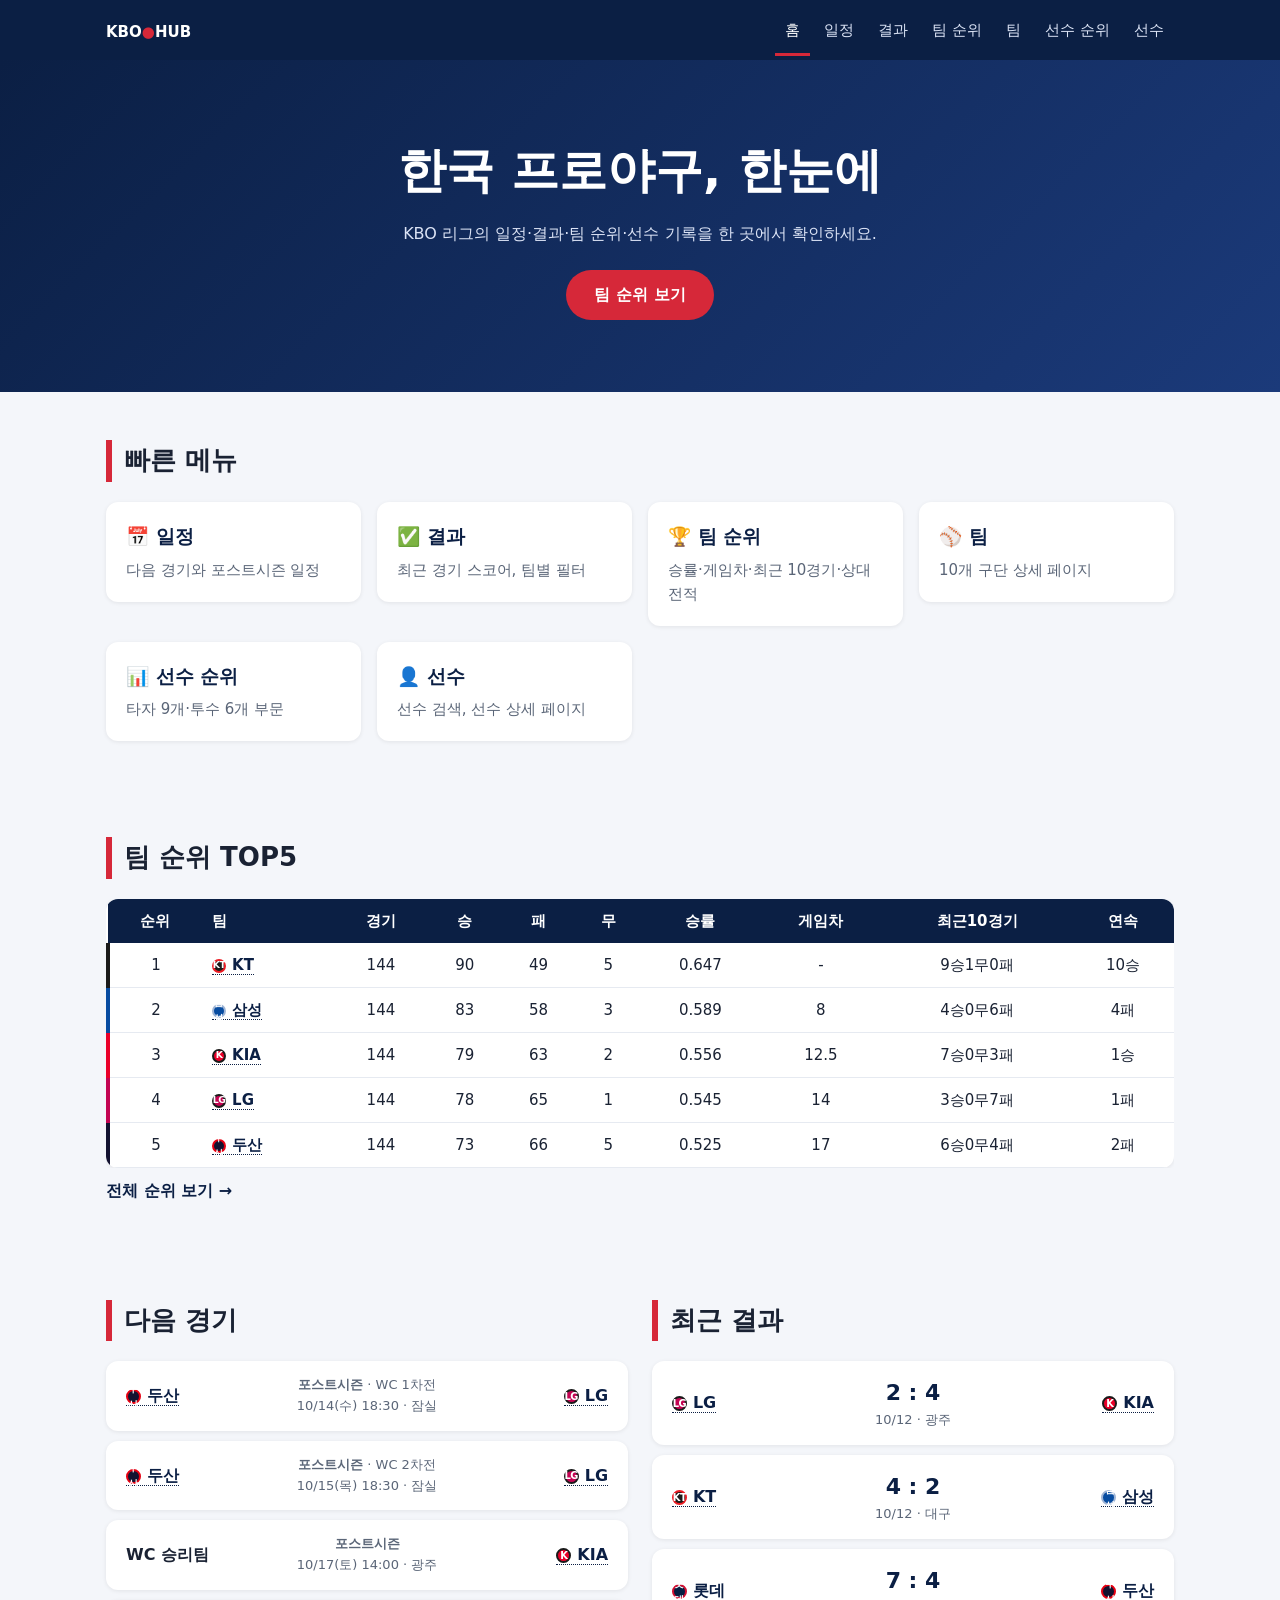
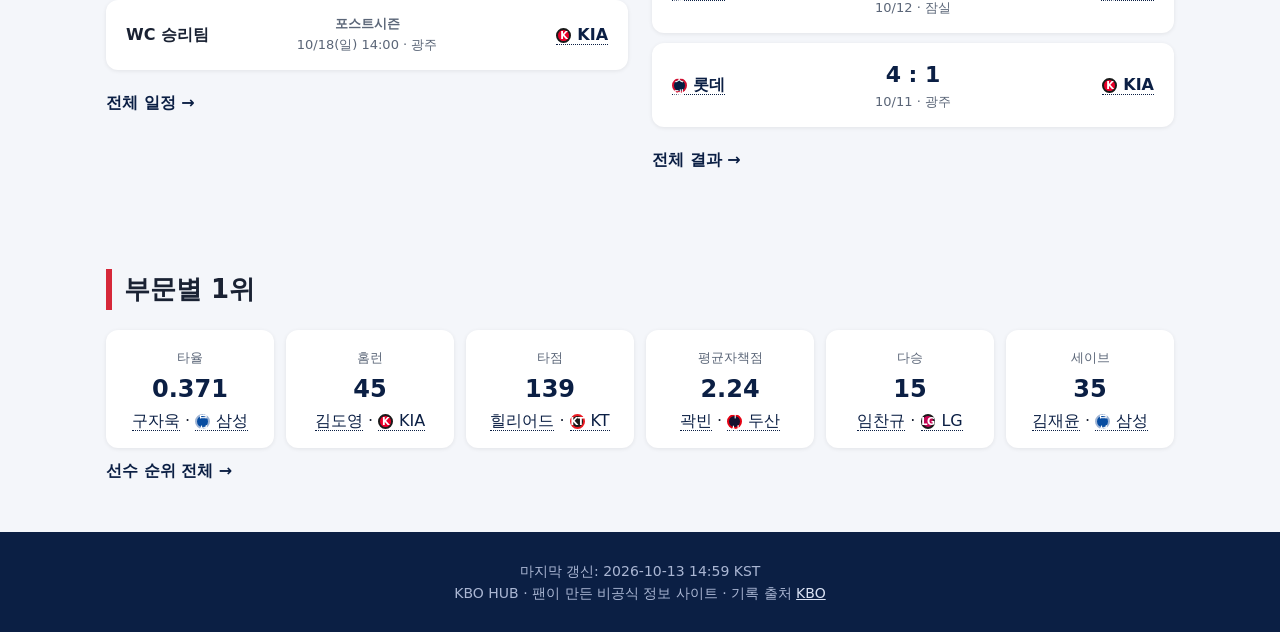
==== index.html @ 5f87f617 "Add files via upload" ====
<!DOCTYPE html>
<html lang="ko">
<head>
<meta charset="utf-8">
<meta name="viewport" content="width=device-width,initial-scale=1">
<title>한국 프로야구 한눈에 · KBO HUB</title>
<link rel="stylesheet" href="style.css">
</head>
<body>
<header id="hd"></header>
<div id="app"></div>
<footer id="ft"></footer>
<script src="app.js"></script>
<script>
init("index.html",()=>{

const up=D.schedule.slice(0,4),rc=D.results.slice(0,4);
const top=Object.entries(D.leaders).slice(0,0);
const feat=["타율","홈런","타점","평균자책점","다승","세이브"].filter(k=>D.leaders[k]);
$("app").innerHTML=`<div class="hero"><h1>한국 프로야구, 한눈에</h1><p>KBO 리그의 일정·결과·팀 순위·선수 기록을 한 곳에서 확인하세요.</p><a class="btn" href="standings.html">팀 순위 보기</a></div>
<main><section><h2>빠른 메뉴</h2><div class="grid linkcards">
<a href="schedule.html"><div class="card"><h3>📅 일정</h3><p>다음 경기와 포스트시즌 일정</p></div></a>
<a href="results.html"><div class="card"><h3>✅ 결과</h3><p>최근 경기 스코어, 팀별 필터</p></div></a>
<a href="standings.html"><div class="card"><h3>🏆 팀 순위</h3><p>승률·게임차·최근 10경기·상대 전적</p></div></a>
<a href="teams.html"><div class="card"><h3>⚾ 팀</h3><p>10개 구단 상세 페이지</p></div></a>
<a href="leaders.html"><div class="card"><h3>📊 선수 순위</h3><p>타자 9개·투수 6개 부문</p></div></a>
<a href="players.html"><div class="card"><h3>👤 선수</h3><p>선수 검색, 선수 상세 페이지</p></div></a>
</div></section>
<section><h2>팀 순위 TOP5</h2>${table(ST_H,D.standings.slice(0,5).map(stRow).join(""),[1])}<a class="more" href="standings.html">전체 순위 보기 →</a></section>
<section class="two"><div><h2>다음 경기</h2>${up.length?up.map(schRow).join(""):'<p class="empty">예정된 경기가 없습니다.</p>'}<a class="more" href="schedule.html">전체 일정 →</a></div>
<div><h2>최근 결과</h2>${rc.map(gameRow).join("")}<a class="more" href="results.html">전체 결과 →</a></div></section>
<section><h2>부문별 1위</h2><div class="rec">${feat.map(k=>{const r=D.leaders[k].v[0];return `<div><small>${k}</small><b>${r[2]}</b>${pl(r[0],r[1])} · ${tl(r[1])}</div>`}).join("")}</div><a class="more" href="leaders.html">선수 순위 전체 →</a></section></main>`;

});
</script>
</body>
</html>
---- style.css ----
:root{--navy:#0b1f44;--red:#d62839;--bg:#f4f6fa;--card:#fff;--text:#1a2233;--mute:#5b6678}
*{box-sizing:border-box;margin:0;padding:0}
body{font-family:system-ui,'Apple SD Gothic Neo','Nanum Gothic',sans-serif;background:var(--bg);color:var(--text);line-height:1.6}
header{background:var(--navy);position:sticky;top:0;z-index:10}
nav{max-width:1100px;margin:auto;display:flex;align-items:center;justify-content:space-between;padding:0 16px;flex-wrap:wrap}
.logo{color:#fff;font-weight:800;font-size:20px;padding:14px 0}.logo span{color:var(--red)}
nav ul{display:flex;list-style:none;gap:4px;flex-wrap:wrap}
nav a{color:#dbe3f5;text-decoration:none;padding:14px 10px;display:block;font-size:15px}
nav a:hover{color:#fff}
.hero{background:linear-gradient(135deg,var(--navy),#1b3a7a);color:#fff;text-align:center;padding:72px 16px}
.hero h1{font-size:clamp(28px,6vw,48px);margin-bottom:12px}
.hero p{max-width:620px;margin:0 auto 24px;color:#dbe3f5}
.btn{display:inline-block;background:var(--red);color:#fff;text-decoration:none;padding:12px 28px;border-radius:999px;font-weight:700}
main{max-width:1100px;margin:auto;padding:0 16px}
section{padding:48px 0}
h2{font-size:26px;margin-bottom:20px;border-left:6px solid var(--red);padding-left:12px}
.notice{background:#fff4d6;color:#5a4300;border-radius:8px;padding:10px 14px;font-size:14px;margin:20px 0 0}
.grid{display:grid;grid-template-columns:repeat(auto-fit,minmax(240px,1fr));gap:16px}
.card{background:var(--card);border-radius:12px;padding:20px;box-shadow:0 1px 4px rgba(0,0,0,.08)}
.card h3{margin-bottom:6px;color:var(--navy)}
.card p{color:var(--mute);font-size:15px}
table{width:100%;border-collapse:collapse;background:var(--card);border-radius:12px;overflow:hidden;box-shadow:0 1px 4px rgba(0,0,0,.08);font-size:15px}
th{background:var(--navy);color:#fff;padding:10px;text-align:center;white-space:nowrap}
td{padding:10px;text-align:center;border-bottom:1px solid #e6eaf1}
td.l,th.l{text-align:left}
tr:hover td{background:#f0f4fb}
.wrap{overflow-x:auto}
.tabs{display:flex;gap:8px;margin-bottom:14px;flex-wrap:wrap}
.tabs button{border:1px solid #c5cde0;background:#fff;padding:8px 16px;border-radius:999px;cursor:pointer;font-size:14px;color:var(--text)}
.tabs button.on{background:var(--navy);color:#fff;border-color:var(--navy)}
.game{display:flex;justify-content:space-between;align-items:center;background:var(--card);border-radius:12px;padding:14px 20px;margin-bottom:10px;box-shadow:0 1px 4px rgba(0,0,0,.08);gap:10px}
.game .t{flex:1;font-weight:700}.game .t.r{text-align:right}
.game .m{text-align:center;color:var(--mute);font-size:13px;min-width:110px}
.score{font-size:22px;font-weight:800;color:var(--navy)}
.win{color:var(--red)}
.search{padding:10px 14px;border:1px solid #c5cde0;border-radius:8px;width:100%;max-width:320px;margin-bottom:14px;font-size:15px}
.clk{cursor:pointer;color:var(--navy);text-decoration:underline dotted}.clk:hover{color:var(--red)}
.back{border:0;background:var(--navy);color:#fff;padding:8px 18px;border-radius:999px;cursor:pointer;margin-bottom:16px;font-size:14px}
.th{background:linear-gradient(135deg,var(--navy),#1b3a7a);color:#fff;border-radius:14px;padding:28px;margin-bottom:20px}
.th h1{font-size:34px}.th p{color:#dbe3f5}
.stats{display:grid;grid-template-columns:repeat(auto-fit,minmax(110px,1fr));gap:12px;margin-top:16px}
.stats div{background:rgba(255,255,255,.12);border-radius:10px;padding:10px;text-align:center}.stats b{display:block;font-size:22px}
.form span{display:inline-block;width:26px;height:26px;line-height:26px;border-radius:50%;text-align:center;color:#fff;font-size:13px;font-weight:700;margin-right:4px}
.form .W{background:var(--c1,var(--red))}.form .L{background:#6b7a99}.form .D{background:#aaa}
.tg{display:grid;grid-template-columns:repeat(auto-fit,minmax(130px,1fr));gap:12px}
.tg button{background:#fff;border:0;border-radius:12px;padding:18px 10px;box-shadow:0 1px 4px rgba(0,0,0,.08);cursor:pointer;font-size:17px;font-weight:800;color:var(--navy)}.tg button:hover{background:var(--navy);color:#fff}
.sub{margin:22px 0 10px;font-size:20px}
.bd{display:inline-flex;align-items:center;justify-content:center;width:1.5em;height:1.5em;border-radius:50%;background:var(--c1);color:#fff;font-size:.62em;font-weight:800;vertical-align:middle;margin-right:6px;border:2px solid var(--c2);letter-spacing:-.5px}
.tg button{border-top:5px solid var(--c1)}.tg button:hover{background:var(--c1);color:#fff}.tg .bd{display:flex;margin:0 auto 8px;width:2.4em;height:2.4em;font-size:.8em}
.th{background:linear-gradient(135deg,var(--c1),var(--c1) 60%,var(--c2))!important;display:flex;gap:18px;align-items:center;flex-wrap:wrap}
.th .bd{font-size:1.6em;width:2.6em;height:2.6em;background:#fff;color:var(--c1);border-color:var(--c2)}
.th>div{flex:1;min-width:240px}
tbody tr td:first-child{border-left:4px solid transparent}
footer{background:var(--navy);color:#aab6d3;text-align:center;padding:28px 16px;font-size:14px}

nav a.on{color:#fff;box-shadow:inset 0 -3px 0 var(--red)}
.logo a{color:#fff;text-decoration:none;padding:0;display:inline}
a.clk{text-decoration:none;border-bottom:1px dotted var(--navy)}a.clk:hover{border-color:var(--red)}
.pagehead{background:linear-gradient(135deg,var(--navy),#1b3a7a);color:#fff;padding:36px 16px}
.pagehead>div{max-width:1100px;margin:auto}.pagehead h1{font-size:30px}.pagehead p{color:#dbe3f5}
.crumb{font-size:13px;margin-bottom:8px;color:#aab6d3}.crumb a{color:#dbe3f5}
.two{display:grid;grid-template-columns:repeat(auto-fit,minmax(320px,1fr));gap:24px}
.more{display:inline-block;margin-top:10px;color:var(--navy);font-weight:700;text-decoration:none}.more:hover{color:var(--red)}
select.sel{padding:9px 12px;border:1px solid #c5cde0;border-radius:8px;font-size:15px;background:#fff;margin:0 8px 14px 0}
.linkcards a{text-decoration:none;color:inherit}.linkcards .card:hover{outline:2px solid var(--red)}
.rank{display:flex;gap:10px;align-items:center;padding:8px 0;border-bottom:1px solid #e6eaf1}.rank:last-child{border:0}
.rank b.n{width:22px;color:var(--mute)}.rank .v{margin-left:auto;font-weight:800;color:var(--navy)}
.rec{display:grid;grid-template-columns:repeat(auto-fit,minmax(150px,1fr));gap:12px}
.rec div{background:#fff;border-radius:12px;padding:14px;text-align:center;box-shadow:0 1px 4px rgba(0,0,0,.08)}
.rec b{display:block;font-size:24px;color:var(--navy)}.rec small{color:var(--mute)}
.empty{color:var(--mute);padding:14px 0}
footer a{color:#dbe3f5}
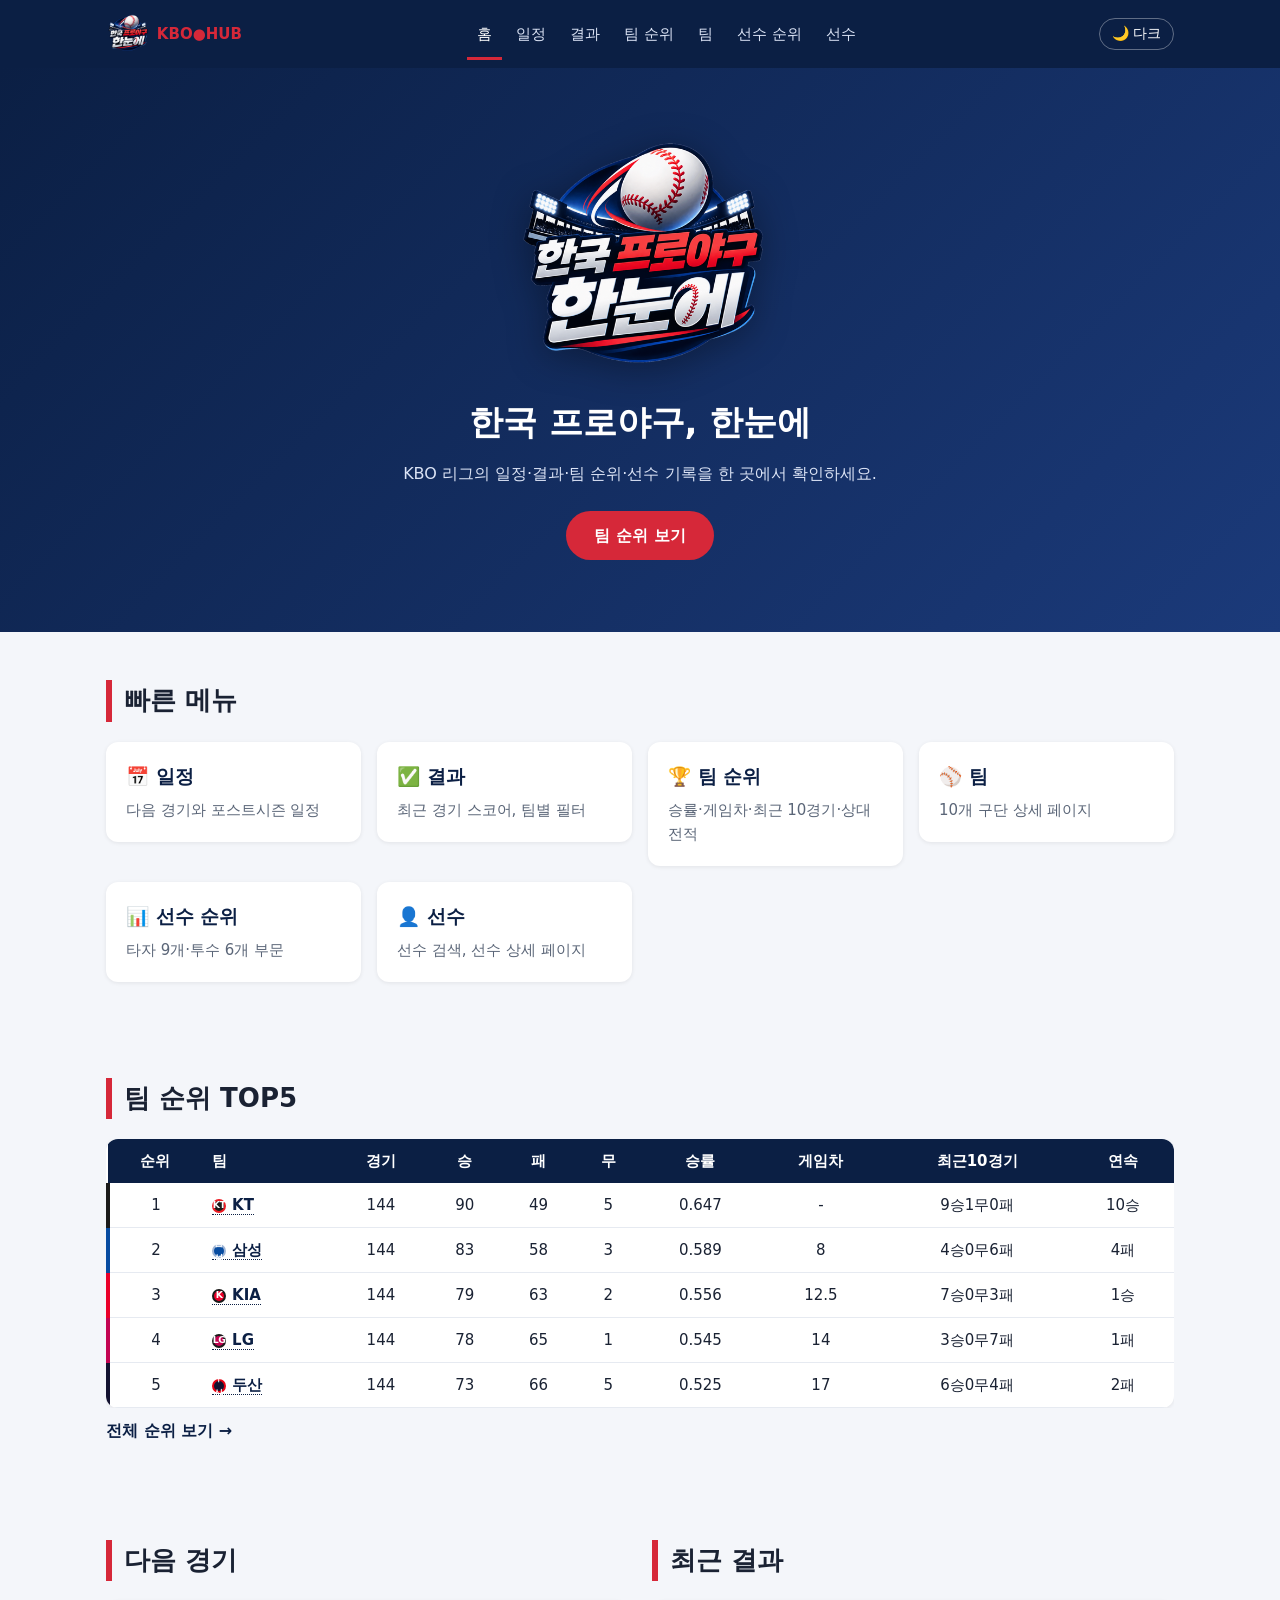
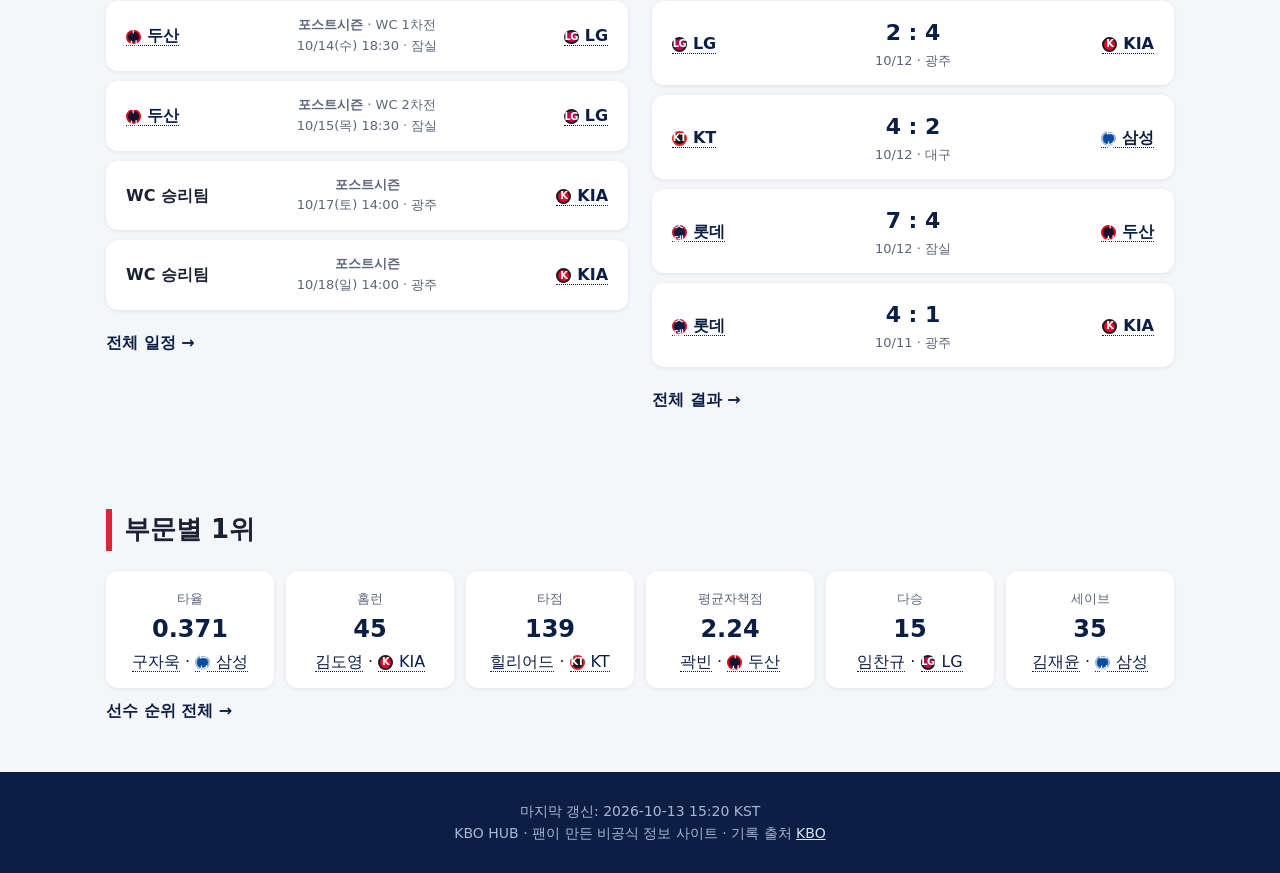
==== commit 5b995e5c: "Add files via upload" ====
--- a/index.html
+++ b/index.html
@@ -4,6 +4,9 @@
 <meta charset="utf-8">
 <meta name="viewport" content="width=device-width,initial-scale=1">
 <title>한국 프로야구 한눈에 · KBO HUB</title>
+<meta property="og:image" content="logo.png">
+<script>(function(){var t=null;try{t=localStorage.getItem("kbo-theme")}catch(e){}if(!t)t=matchMedia("(prefers-color-scheme: dark)").matches?"dark":"light";document.documentElement.dataset.theme=t})()</script>
+<link rel="icon" type="image/png" href="favicon.png">
 <link rel="stylesheet" href="style.css">
 </head>
 <body>
@@ -17,7 +20,7 @@
 const up=D.schedule.slice(0,4),rc=D.results.slice(0,4);
 const top=Object.entries(D.leaders).slice(0,0);
 const feat=["타율","홈런","타점","평균자책점","다승","세이브"].filter(k=>D.leaders[k]);
-$("app").innerHTML=`<div class="hero"><h1>한국 프로야구, 한눈에</h1><p>KBO 리그의 일정·결과·팀 순위·선수 기록을 한 곳에서 확인하세요.</p><a class="btn" href="standings.html">팀 순위 보기</a></div>
+$("app").innerHTML=`<div class="hero"><img class="hero-logo" src="logo.png" alt="한국 프로야구 한눈에 로고"><h1 style="font-size:clamp(22px,5vw,34px)">한국 프로야구, 한눈에</h1><p>KBO 리그의 일정·결과·팀 순위·선수 기록을 한 곳에서 확인하세요.</p><a class="btn" href="standings.html">팀 순위 보기</a></div>
 <main><section><h2>빠른 메뉴</h2><div class="grid linkcards">
 <a href="schedule.html"><div class="card"><h3>📅 일정</h3><p>다음 경기와 포스트시즌 일정</p></div></a>
 <a href="results.html"><div class="card"><h3>✅ 결과</h3><p>최근 경기 스코어, 팀별 필터</p></div></a>
--- a/style.css
+++ b/style.css
@@ -1,4 +1,4 @@
-:root{--navy:#0b1f44;--red:#d62839;--bg:#f4f6fa;--card:#fff;--text:#1a2233;--mute:#5b6678}
+:root{--ink:#0b1f44;--line:#e6eaf1;--hover:#f0f4fb;--field:#fff;--bd2:#c5cde0;--notice-bg:#fff4d6;--notice-tx:#5a4300;--hl:#fff4d6;--navy:#0b1f44;--red:#d62839;--bg:#f4f6fa;--card:#fff;--text:#1a2233;--mute:#5b6678}
 *{box-sizing:border-box;margin:0;padding:0}
 body{font-family:system-ui,'Apple SD Gothic Neo','Nanum Gothic',sans-serif;background:var(--bg);color:var(--text);line-height:1.6}
 header{background:var(--navy);position:sticky;top:0;z-index:10}
@@ -14,27 +14,27 @@
 main{max-width:1100px;margin:auto;padding:0 16px}
 section{padding:48px 0}
 h2{font-size:26px;margin-bottom:20px;border-left:6px solid var(--red);padding-left:12px}
-.notice{background:#fff4d6;color:#5a4300;border-radius:8px;padding:10px 14px;font-size:14px;margin:20px 0 0}
+.notice{background:var(--notice-bg);color:var(--notice-tx);border-radius:8px;padding:10px 14px;font-size:14px;margin:20px 0 0}
 .grid{display:grid;grid-template-columns:repeat(auto-fit,minmax(240px,1fr));gap:16px}
 .card{background:var(--card);border-radius:12px;padding:20px;box-shadow:0 1px 4px rgba(0,0,0,.08)}
-.card h3{margin-bottom:6px;color:var(--navy)}
+.card h3{margin-bottom:6px;color:var(--ink)}
 .card p{color:var(--mute);font-size:15px}
 table{width:100%;border-collapse:collapse;background:var(--card);border-radius:12px;overflow:hidden;box-shadow:0 1px 4px rgba(0,0,0,.08);font-size:15px}
 th{background:var(--navy);color:#fff;padding:10px;text-align:center;white-space:nowrap}
-td{padding:10px;text-align:center;border-bottom:1px solid #e6eaf1}
+td{padding:10px;text-align:center;border-bottom:1px solid var(--line)}
 td.l,th.l{text-align:left}
-tr:hover td{background:#f0f4fb}
+tr:hover td{background:var(--hover)}
 .wrap{overflow-x:auto}
 .tabs{display:flex;gap:8px;margin-bottom:14px;flex-wrap:wrap}
-.tabs button{border:1px solid #c5cde0;background:#fff;padding:8px 16px;border-radius:999px;cursor:pointer;font-size:14px;color:var(--text)}
-.tabs button.on{background:var(--navy);color:#fff;border-color:var(--navy)}
+.tabs button{border:1px solid var(--bd2);background:var(--field);padding:8px 16px;border-radius:999px;cursor:pointer;font-size:14px;color:var(--text)}
+.tabs button.on{background:var(--navy);color:#fff;border-color:var(--ink)}
 .game{display:flex;justify-content:space-between;align-items:center;background:var(--card);border-radius:12px;padding:14px 20px;margin-bottom:10px;box-shadow:0 1px 4px rgba(0,0,0,.08);gap:10px}
 .game .t{flex:1;font-weight:700}.game .t.r{text-align:right}
 .game .m{text-align:center;color:var(--mute);font-size:13px;min-width:110px}
-.score{font-size:22px;font-weight:800;color:var(--navy)}
+.score{font-size:22px;font-weight:800;color:var(--ink)}
 .win{color:var(--red)}
-.search{padding:10px 14px;border:1px solid #c5cde0;border-radius:8px;width:100%;max-width:320px;margin-bottom:14px;font-size:15px}
-.clk{cursor:pointer;color:var(--navy);text-decoration:underline dotted}.clk:hover{color:var(--red)}
+.search{padding:10px 14px;border:1px solid var(--bd2);border-radius:8px;width:100%;max-width:320px;margin-bottom:14px;font-size:15px;background:var(--field);color:var(--text)}
+.clk{cursor:pointer;color:var(--ink);text-decoration:underline dotted}.clk:hover{color:var(--red)}
 .back{border:0;background:var(--navy);color:#fff;padding:8px 18px;border-radius:999px;cursor:pointer;margin-bottom:16px;font-size:14px}
 .th{background:linear-gradient(135deg,var(--navy),#1b3a7a);color:#fff;border-radius:14px;padding:28px;margin-bottom:20px}
 .th h1{font-size:34px}.th p{color:#dbe3f5}
@@ -43,7 +43,7 @@
 .form span{display:inline-block;width:26px;height:26px;line-height:26px;border-radius:50%;text-align:center;color:#fff;font-size:13px;font-weight:700;margin-right:4px}
 .form .W{background:var(--c1,var(--red))}.form .L{background:#6b7a99}.form .D{background:#aaa}
 .tg{display:grid;grid-template-columns:repeat(auto-fit,minmax(130px,1fr));gap:12px}
-.tg button{background:#fff;border:0;border-radius:12px;padding:18px 10px;box-shadow:0 1px 4px rgba(0,0,0,.08);cursor:pointer;font-size:17px;font-weight:800;color:var(--navy)}.tg button:hover{background:var(--navy);color:#fff}
+.tg button{background:var(--card);border:0;border-radius:12px;padding:18px 10px;box-shadow:0 1px 4px rgba(0,0,0,.08);cursor:pointer;font-size:17px;font-weight:800;color:var(--ink)}.tg button:hover{background:var(--navy);color:#fff}
 .sub{margin:22px 0 10px;font-size:20px}
 .bd{display:inline-flex;align-items:center;justify-content:center;width:1.5em;height:1.5em;border-radius:50%;background:var(--c1);color:#fff;font-size:.62em;font-weight:800;vertical-align:middle;margin-right:6px;border:2px solid var(--c2);letter-spacing:-.5px}
 .tg button{border-top:5px solid var(--c1)}.tg button:hover{background:var(--c1);color:#fff}.tg .bd{display:flex;margin:0 auto 8px;width:2.4em;height:2.4em;font-size:.8em}
@@ -60,13 +60,42 @@
 .pagehead>div{max-width:1100px;margin:auto}.pagehead h1{font-size:30px}.pagehead p{color:#dbe3f5}
 .crumb{font-size:13px;margin-bottom:8px;color:#aab6d3}.crumb a{color:#dbe3f5}
 .two{display:grid;grid-template-columns:repeat(auto-fit,minmax(320px,1fr));gap:24px}
-.more{display:inline-block;margin-top:10px;color:var(--navy);font-weight:700;text-decoration:none}.more:hover{color:var(--red)}
-select.sel{padding:9px 12px;border:1px solid #c5cde0;border-radius:8px;font-size:15px;background:#fff;margin:0 8px 14px 0}
+.more{display:inline-block;margin-top:10px;color:var(--ink);font-weight:700;text-decoration:none}.more:hover{color:var(--red)}
+select.sel{padding:9px 12px;border:1px solid var(--bd2);border-radius:8px;font-size:15px;background:var(--field);color:var(--text);margin:0 8px 14px 0}
 .linkcards a{text-decoration:none;color:inherit}.linkcards .card:hover{outline:2px solid var(--red)}
-.rank{display:flex;gap:10px;align-items:center;padding:8px 0;border-bottom:1px solid #e6eaf1}.rank:last-child{border:0}
-.rank b.n{width:22px;color:var(--mute)}.rank .v{margin-left:auto;font-weight:800;color:var(--navy)}
+.rank{display:flex;gap:10px;align-items:center;padding:8px 0;border-bottom:1px solid var(--line)}.rank:last-child{border:0}
+.rank b.n{width:22px;color:var(--mute)}.rank .v{margin-left:auto;font-weight:800;color:var(--ink)}
 .rec{display:grid;grid-template-columns:repeat(auto-fit,minmax(150px,1fr));gap:12px}
-.rec div{background:#fff;border-radius:12px;padding:14px;text-align:center;box-shadow:0 1px 4px rgba(0,0,0,.08)}
-.rec b{display:block;font-size:24px;color:var(--navy)}.rec small{color:var(--mute)}
+.rec div{background:var(--card);border-radius:12px;padding:14px;text-align:center;box-shadow:0 1px 4px rgba(0,0,0,.08)}
+.rec b{display:block;font-size:24px;color:var(--ink)}.rec small{color:var(--mute)}
 .empty{color:var(--mute);padding:14px 0}
 footer a{color:#dbe3f5}
+
+.tabs button{color:var(--text)}
+.theme{background:transparent;border:1px solid rgba(255,255,255,.35);color:#fff;border-radius:999px;padding:6px 12px;cursor:pointer;font-size:14px;margin-left:8px}
+.theme:hover{background:rgba(255,255,255,.15)}
+nav{gap:8px}
+body,.card,.game,table,td,.rec div,.tg button{transition:background .2s,color .2s}
+html[data-theme=dark]{color-scheme:dark;--ink:#cfe0ff;--bg:#0d1220;--card:#172036;--text:#e6ebf5;--mute:#9aa6bf;--line:#2a3550;--hover:#1f2b47;--field:#172036;--bd2:#34425f;--notice-bg:#3a2f0b;--notice-tx:#ffe9a8;--hl:#3a2f0b;--red:#ff5468}
+html[data-theme=dark] header{background:#070d1c}
+html[data-theme=dark] footer{background:#070d1c}
+html[data-theme=dark] th{background:#0f1a33}
+html[data-theme=dark] .tabs button.on,html[data-theme=dark] .back{background:#2b4a8f;border-color:#2b4a8f}
+html[data-theme=dark] .th{box-shadow:0 0 0 1px rgba(255,255,255,.18)}
+html[data-theme=dark] .bd{box-shadow:0 0 0 1.5px rgba(255,255,255,.35)}
+html[data-theme=dark] .tg button{box-shadow:0 0 0 1px var(--line)}
+html[data-theme=dark] .tg button:hover{color:#fff}
+html[data-theme=dark] .form .L{background:#4a5878}
+html[data-theme=dark] .win{color:#ff7a8a}
+html[data-theme=dark] .score{color:#fff}
+html[data-theme=dark] a.clk{border-bottom-color:#6b7fa8}
+html[data-theme=dark] .rank.me{background:var(--hl)}
+html[data-theme=dark] .btn{color:#fff}
+.rank.me{background:var(--hl);margin:0 -8px;padding:8px}
+
+.logo a{display:flex!important;align-items:center;gap:8px}
+.logo-img{height:40px;width:auto;display:block}
+.logo-tx{font-weight:800}.logo-tx span{color:var(--red)}
+.hero-logo{width:min(260px,60vw);height:auto;display:block;margin:0 auto 12px;filter:drop-shadow(0 6px 18px rgba(0,0,0,.35))}
+.pagehead .ph-logo{height:56px;width:auto;float:right;margin-left:12px}
+@media(max-width:600px){.logo-tx{display:none}.pagehead .ph-logo{display:none}}
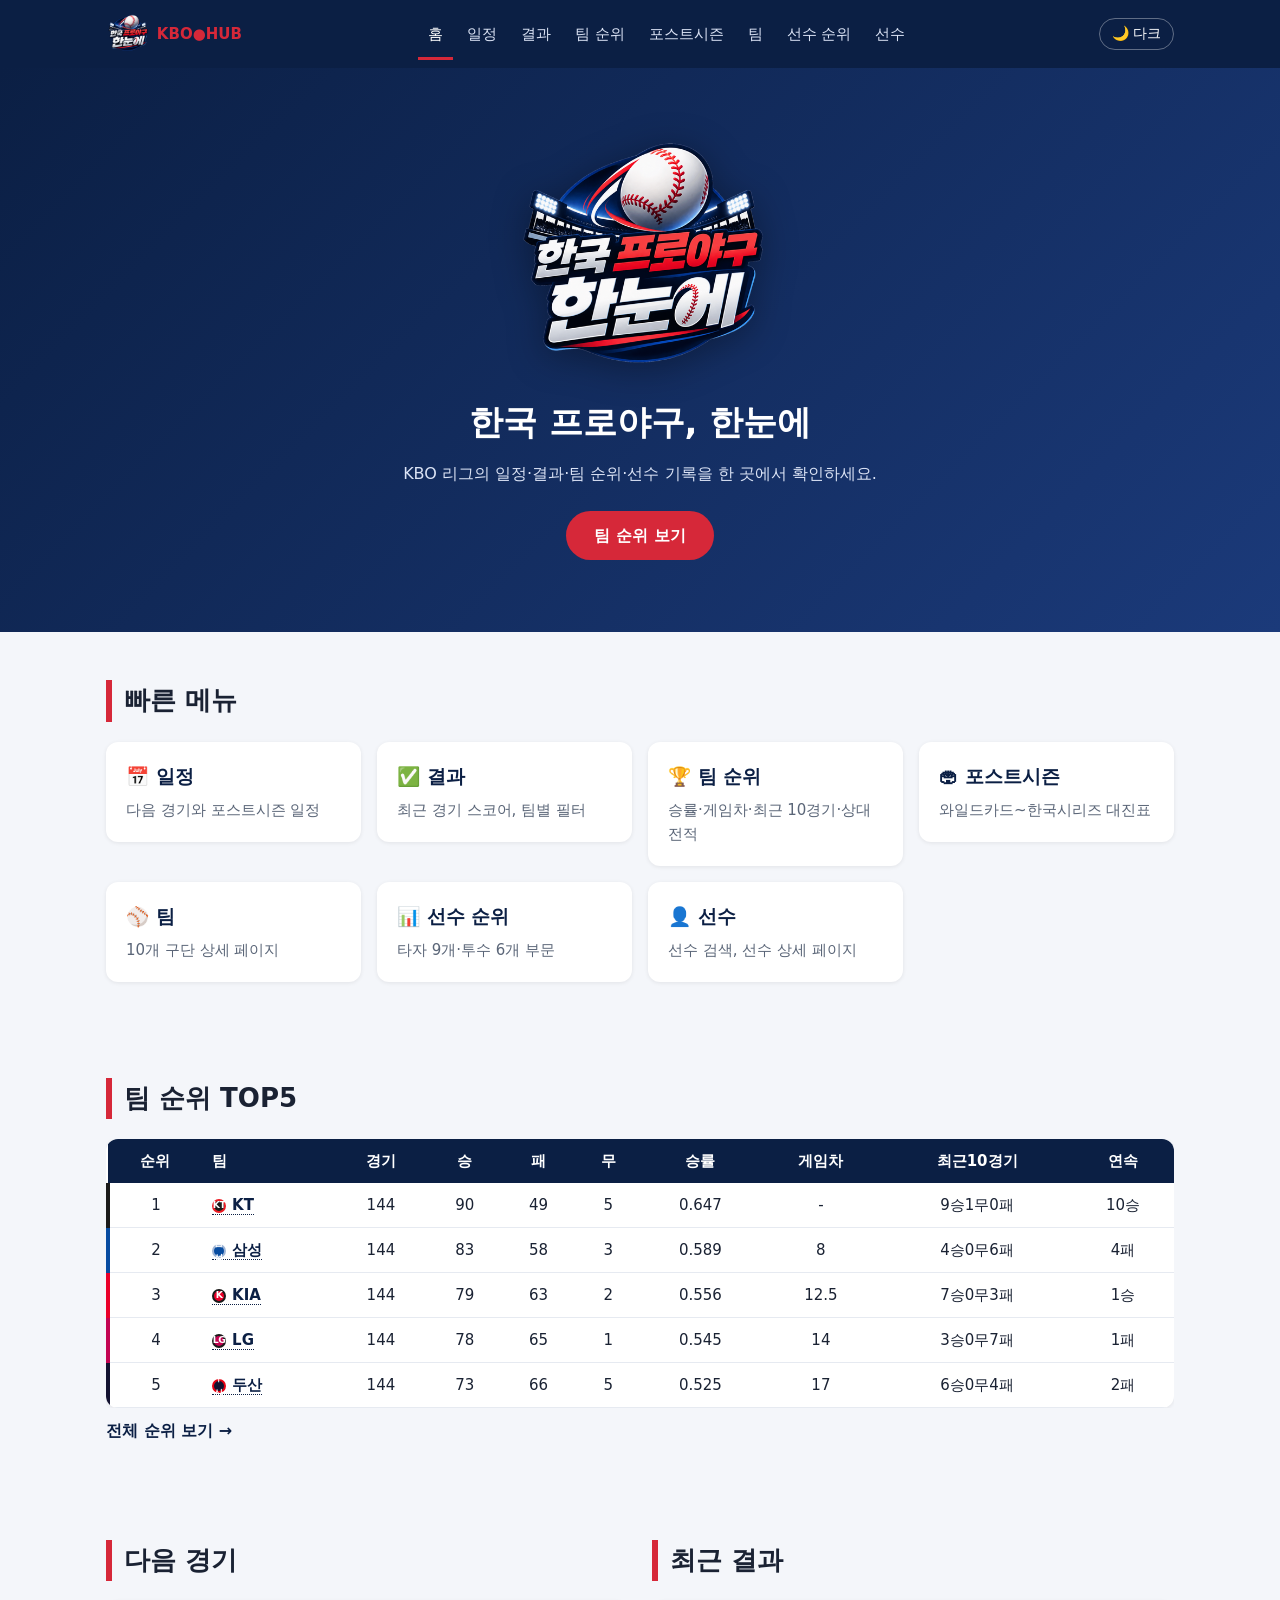
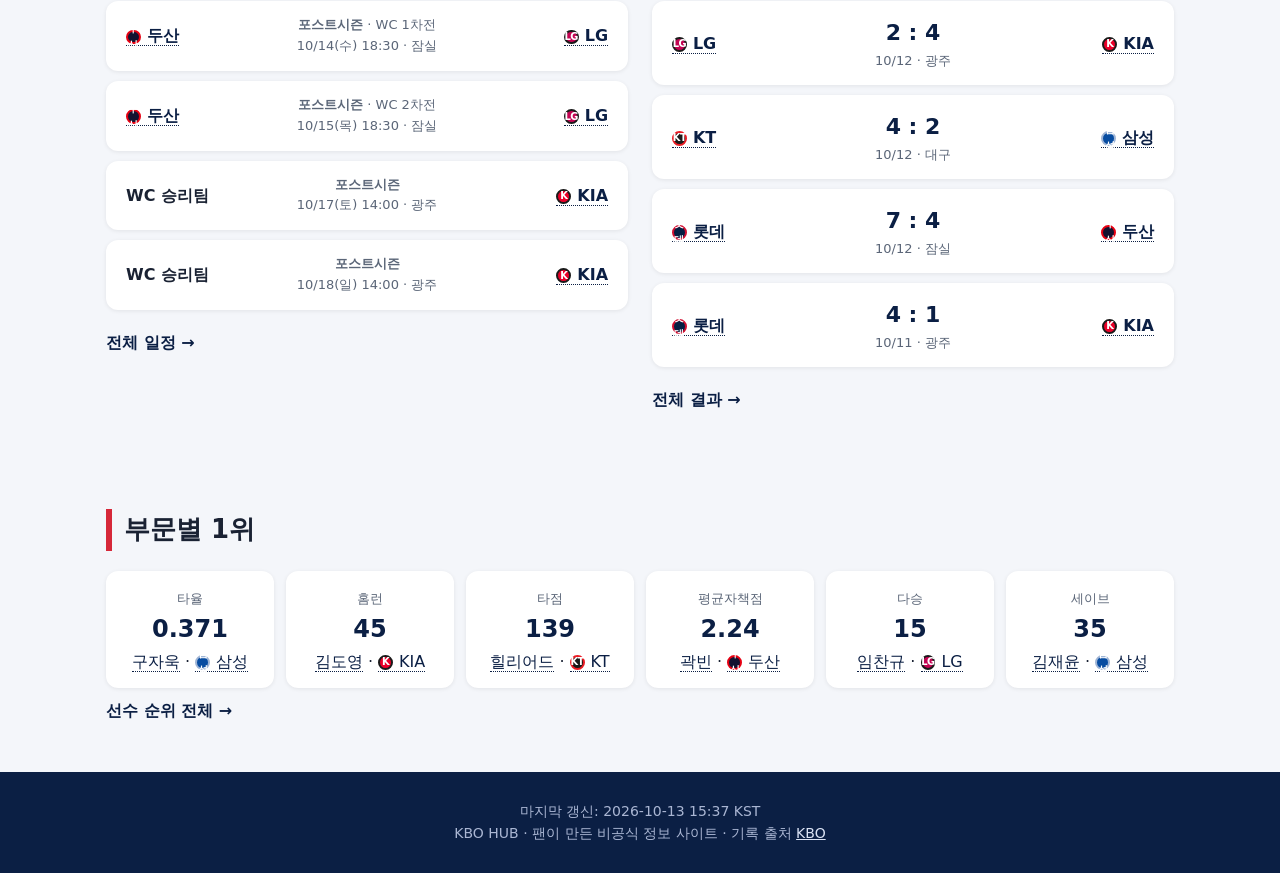
==== commit ca4c9fcb: "Add files via upload" ====
--- a/index.html
+++ b/index.html
@@ -25,6 +25,7 @@
 <a href="schedule.html"><div class="card"><h3>📅 일정</h3><p>다음 경기와 포스트시즌 일정</p></div></a>
 <a href="results.html"><div class="card"><h3>✅ 결과</h3><p>최근 경기 스코어, 팀별 필터</p></div></a>
 <a href="standings.html"><div class="card"><h3>🏆 팀 순위</h3><p>승률·게임차·최근 10경기·상대 전적</p></div></a>
+<a href="postseason.html"><div class="card"><h3>🏟 포스트시즌</h3><p>와일드카드~한국시리즈 대진표</p></div></a>
 <a href="teams.html"><div class="card"><h3>⚾ 팀</h3><p>10개 구단 상세 페이지</p></div></a>
 <a href="leaders.html"><div class="card"><h3>📊 선수 순위</h3><p>타자 9개·투수 6개 부문</p></div></a>
 <a href="players.html"><div class="card"><h3>👤 선수</h3><p>선수 검색, 선수 상세 페이지</p></div></a>
--- a/style.css
+++ b/style.css
@@ -99,3 +99,17 @@
 .hero-logo{width:min(260px,60vw);height:auto;display:block;margin:0 auto 12px;filter:drop-shadow(0 6px 18px rgba(0,0,0,.35))}
 .pagehead .ph-logo{height:56px;width:auto;float:right;margin-left:12px}
 @media(max-width:600px){.logo-tx{display:none}.pagehead .ph-logo{display:none}}
+
+.bracket{display:grid;grid-template-columns:repeat(auto-fit,minmax(250px,1fr));gap:16px;align-items:start}
+.round{background:var(--card);border-radius:12px;box-shadow:0 1px 4px rgba(0,0,0,.08);padding:16px;position:relative}
+.round h3{color:var(--ink);font-size:17px}.round .len{font-size:12px;color:var(--mute);margin-bottom:6px}
+.round .side{display:flex;align-items:center;gap:8px;padding:9px 10px;border-radius:8px;border:1px solid var(--line);margin-top:6px}
+.round .side small{color:var(--mute);font-size:12px}.round .side b{margin-left:auto;font-size:22px;color:var(--ink)}
+.round .side.adv{outline:2px solid var(--red);background:var(--hover)}.round .side.out{opacity:.5}
+.tbd{color:var(--mute);font-style:italic}
+.pill{display:inline-block;font-size:12px;font-weight:700;padding:3px 10px;border-radius:999px;background:var(--hover);color:var(--ink);margin:10px 0 4px}
+.pill.live{background:var(--red);color:#fff}.pill.end{background:var(--ink);color:var(--card)}
+.gl{font-size:13px;color:var(--mute);padding:5px 0;border-top:1px dashed var(--line)}.gl b{color:var(--text)}
+.champ{text-align:center;background:linear-gradient(135deg,#f2b705,#ffdf6b);color:#3b2d00;border-radius:12px;padding:18px;margin-bottom:16px;font-weight:800;font-size:20px}
+.rule{font-size:14px;color:var(--mute);line-height:1.8}
+.arrow{display:none}
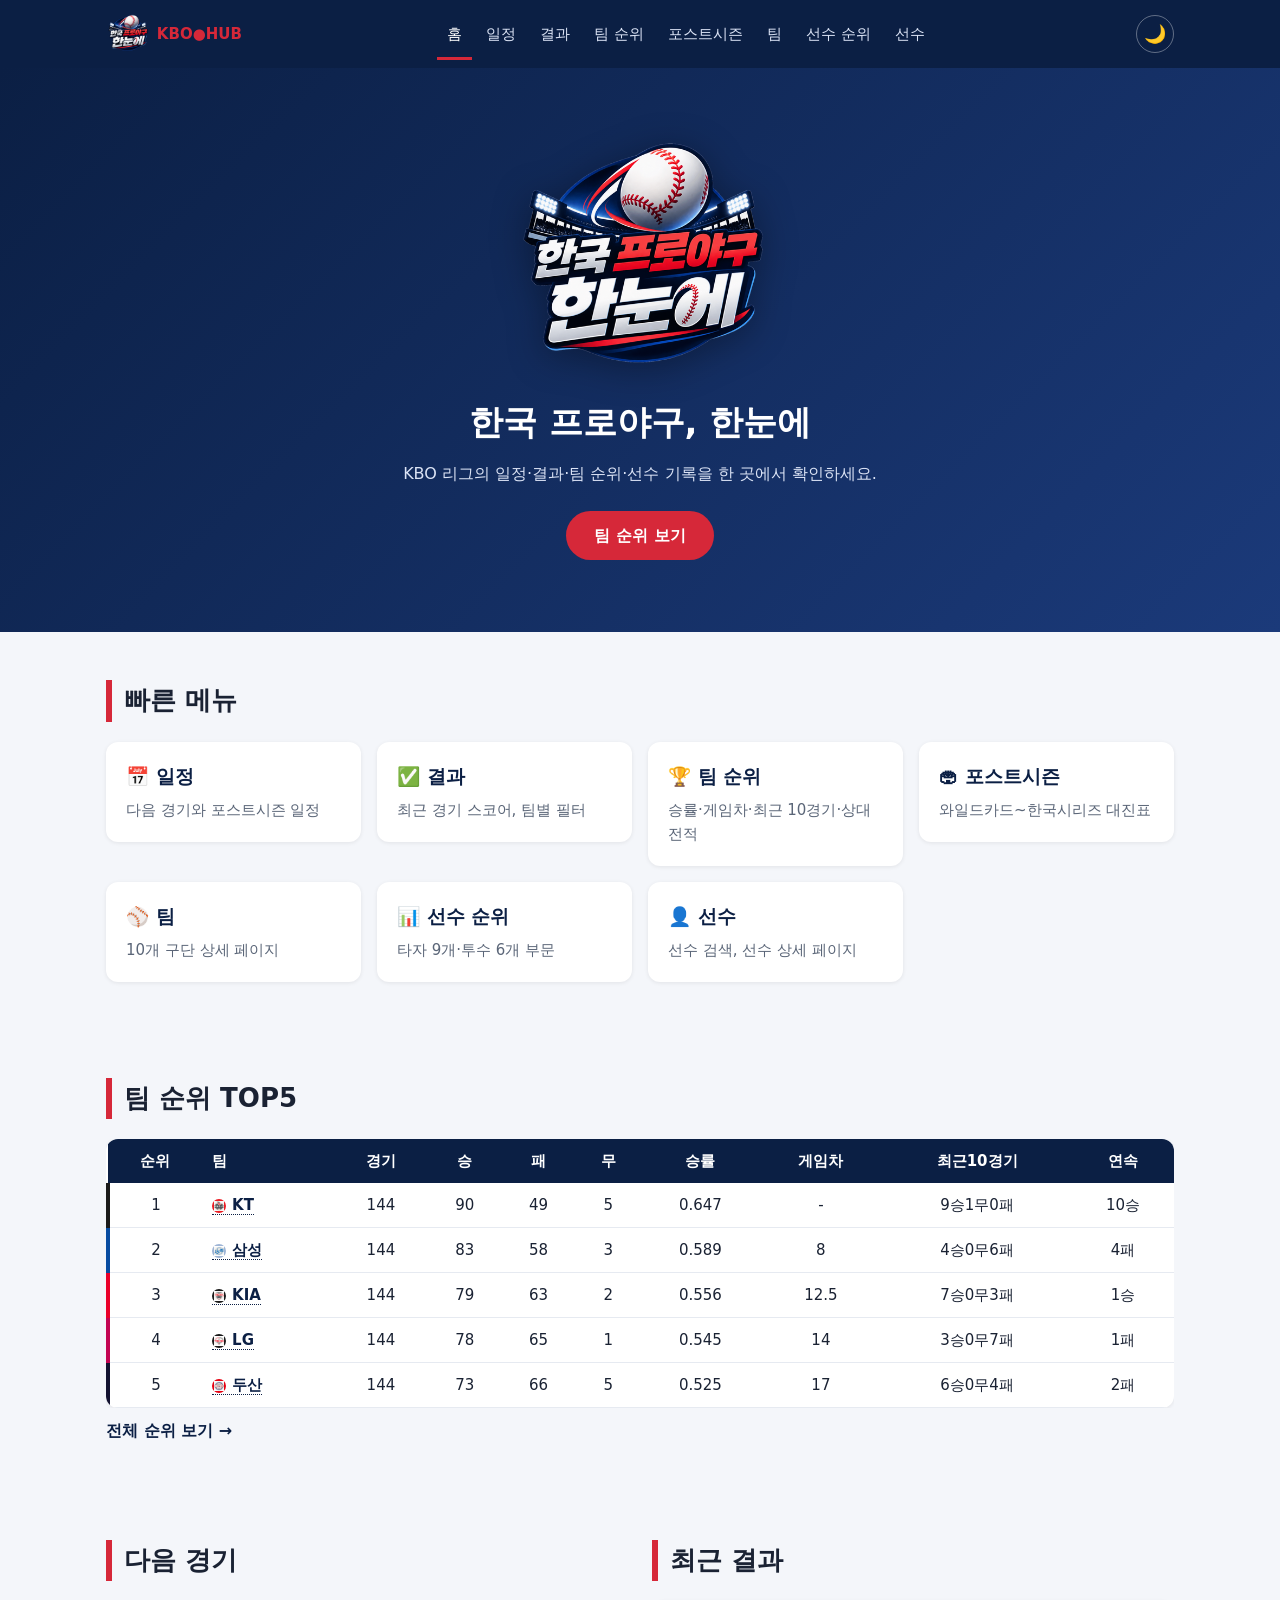
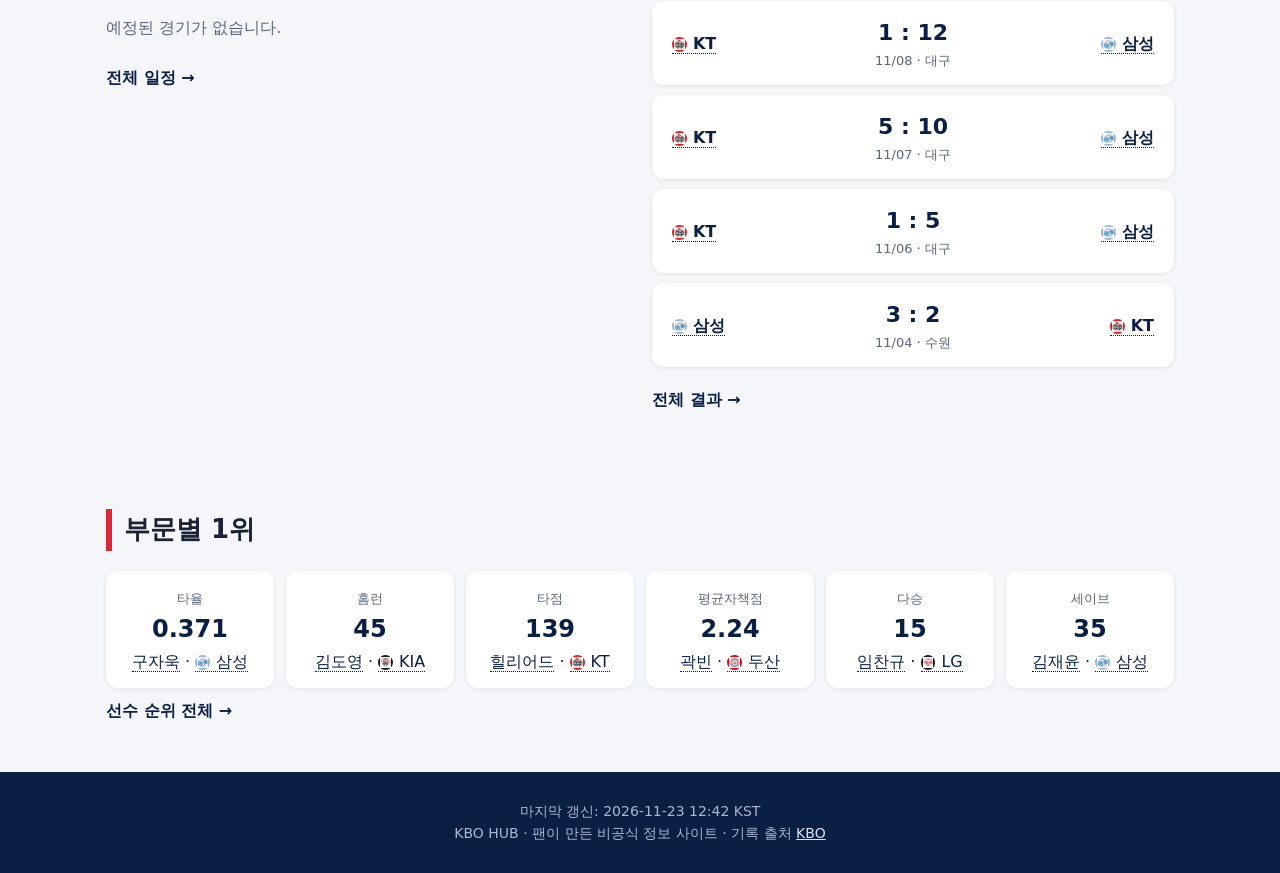
==== commit 80b2aa98: "Add files via upload" ====
--- a/index.html
+++ b/index.html
@@ -4,7 +4,13 @@
 <meta charset="utf-8">
 <meta name="viewport" content="width=device-width,initial-scale=1">
 <title>한국 프로야구 한눈에 · KBO HUB</title>
-<meta property="og:image" content="logo.png">
+<meta property="og:type" content="website">
+<meta property="og:title" content="한국 프로야구 한눈에 · KBO HUB">
+<meta property="og:description" content="KBO 일정, 결과, 팀 순위, 선수 기록을 한눈에">
+<meta property="og:image" content="https://dogyungim414-cyber.github.io/KBO-hub/og-image.png">
+<meta property="og:image:width" content="1200">
+<meta property="og:image:height" content="630">
+<meta name="twitter:card" content="summary_large_image">
 <script>(function(){var t=null;try{t=localStorage.getItem("kbo-theme")}catch(e){}if(!t)t=matchMedia("(prefers-color-scheme: dark)").matches?"dark":"light";document.documentElement.dataset.theme=t})()</script>
 <link rel="icon" type="image/png" href="favicon.png">
 <link rel="stylesheet" href="style.css">
--- a/style.css
+++ b/style.css
@@ -113,3 +113,10 @@
 .champ{text-align:center;background:linear-gradient(135deg,#f2b705,#ffdf6b);color:#3b2d00;border-radius:12px;padding:18px;margin-bottom:16px;font-weight:800;font-size:20px}
 .rule{font-size:14px;color:var(--mute);line-height:1.8}
 .arrow{display:none}
+
+.tg .bd.bdl{display:flex!important;width:64px!important;height:64px!important;margin:0 auto 8px!important;border-radius:12px!important}
+.th .bd.bdl{width:84px!important;height:84px!important;margin:0!important;border:0!important;border-radius:14px!important;padding:4px!important}
+.th .bd.bdl img{border-radius:10px}
+.round .side .bd.bdl{width:30px;height:30px}
+.theme{width:38px;height:38px;padding:0;font-size:18px;line-height:1;margin-left:6px;display:inline-flex;align-items:center;justify-content:center}
+@media(max-width:600px){.theme{width:34px;height:34px}}
